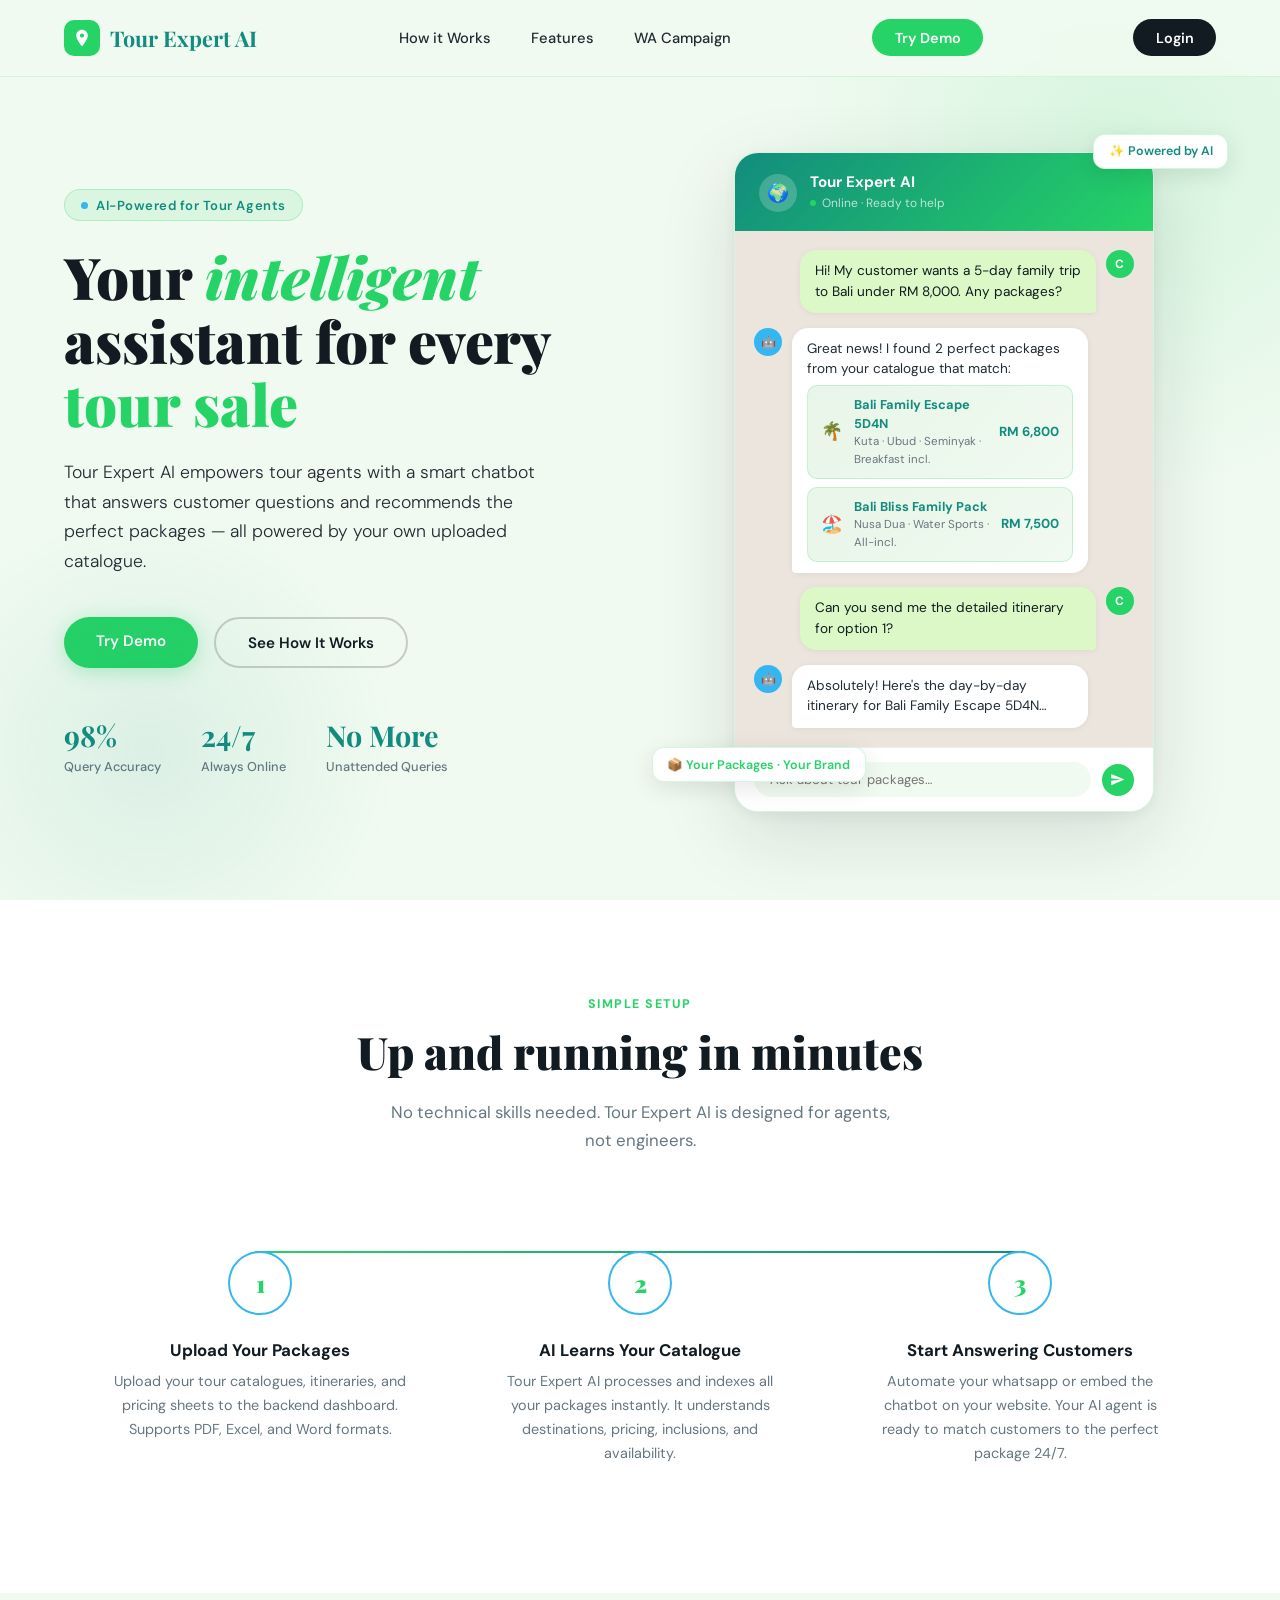
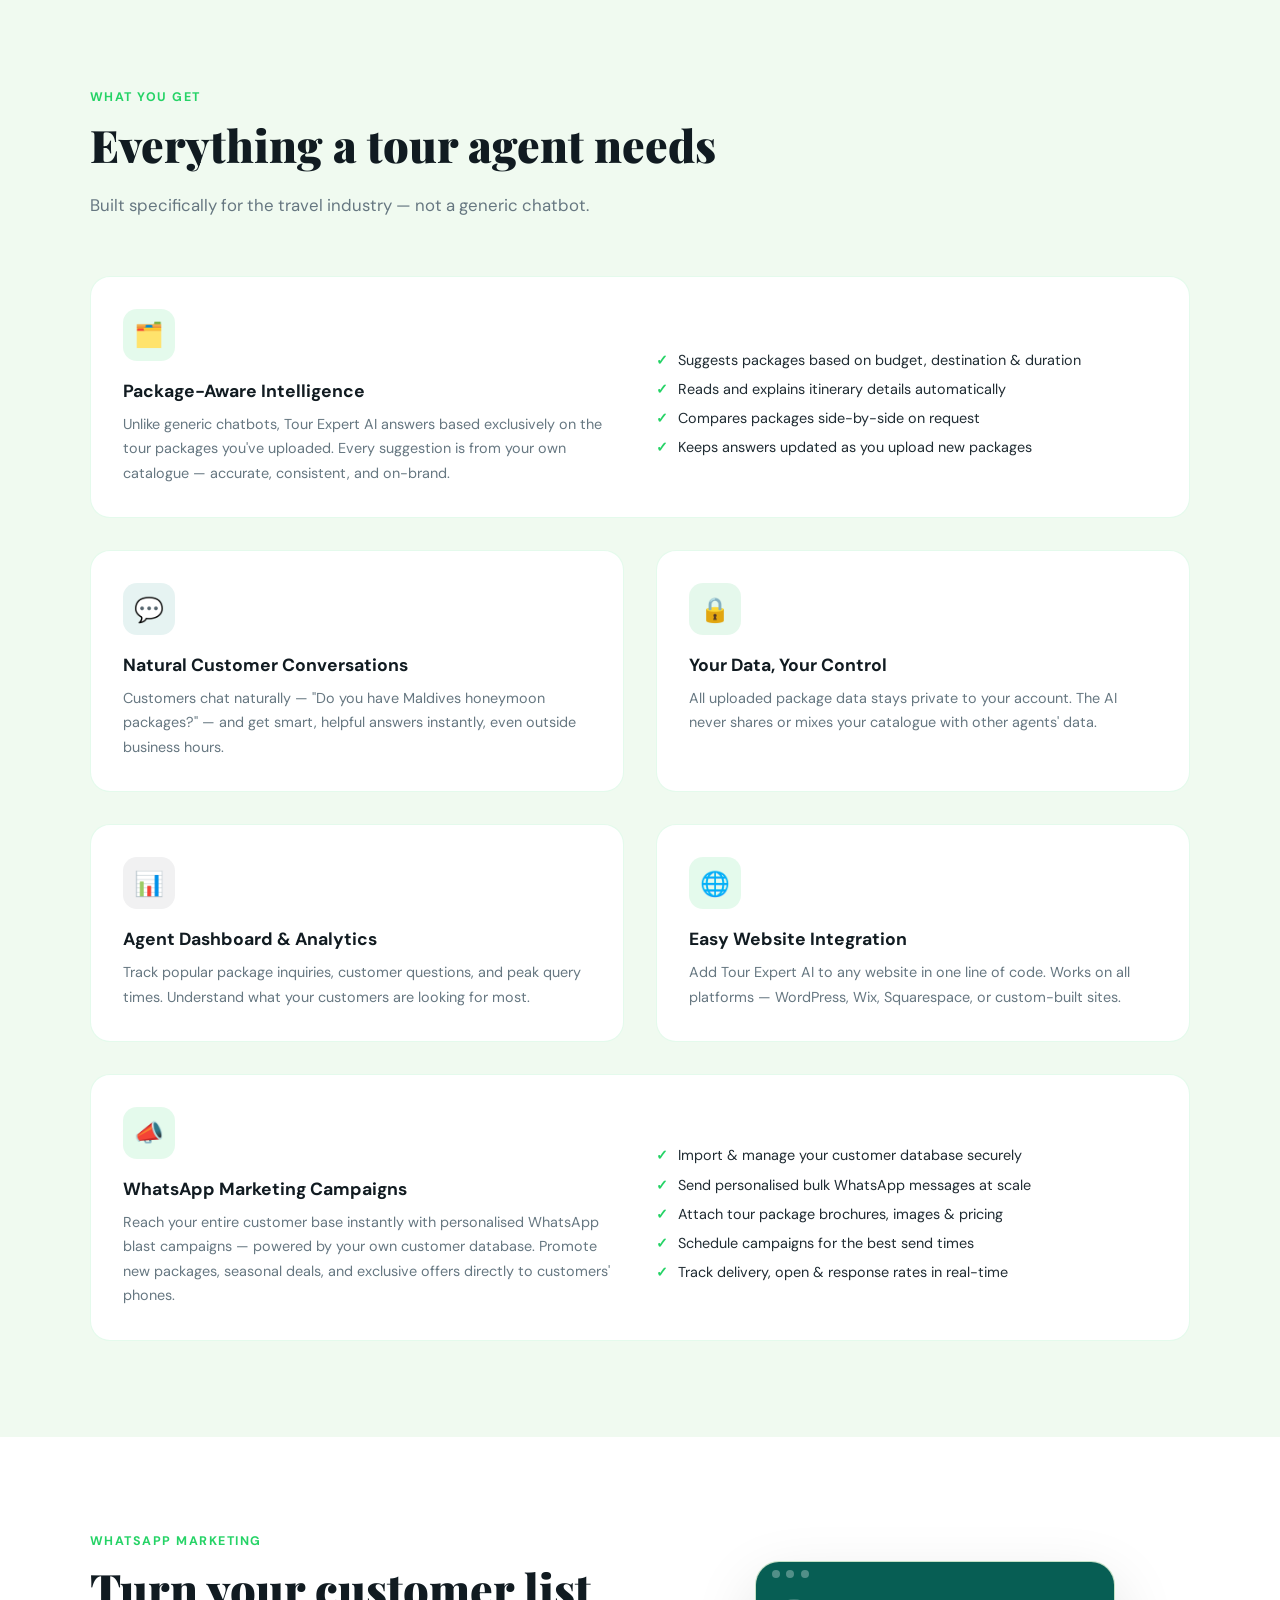
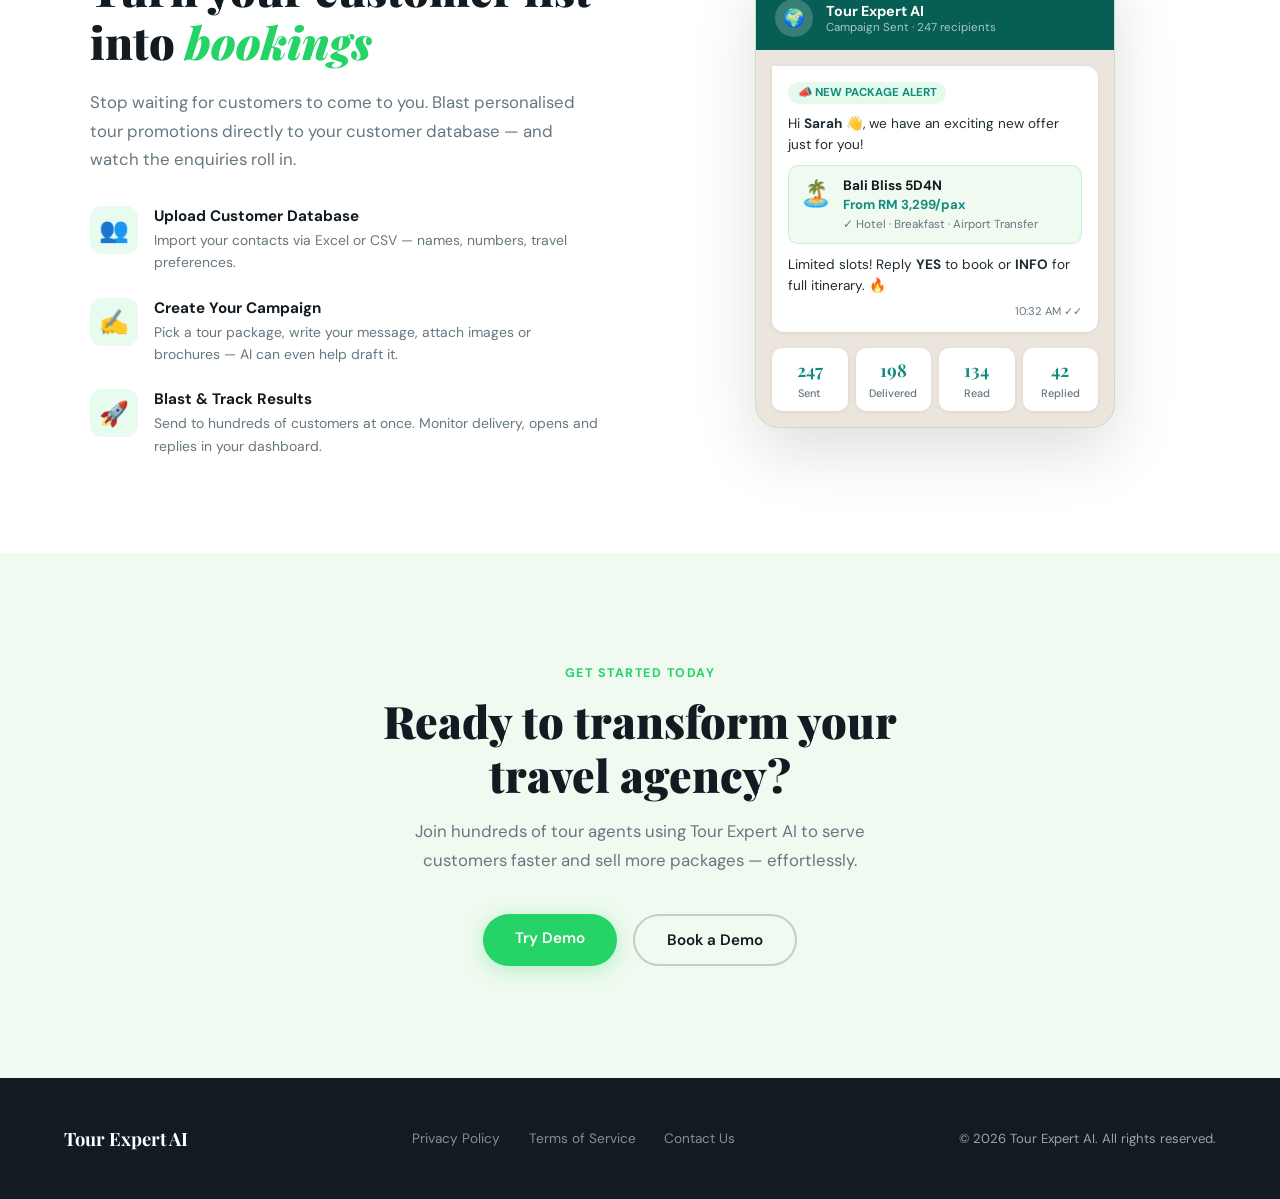
==== index.html @ cc68c770 "ui improvement, add see demo and login to do page redirects" ====
<!DOCTYPE html>
<html lang="en">
<head>
  <meta charset="UTF-8" />
  <meta name="viewport" content="width=device-width, initial-scale=1.0"/>
  <title>Tour Expert AI – Intelligent AI Chatbot for Tour Agents</title>

  <!-- Primary SEO -->
  <meta name="description" content="Tour Expert AI is an intelligent chatbot for tour agents that answers customer questions and recommends tour packages based on your uploaded catalogue. Available 24/7. No technical skills needed."/>
  <meta name="keywords" content="tour agent AI, travel chatbot, tour package assistant, AI travel agent, tour booking chatbot, travel agency automation, tour expert AI"/>
  <meta name="author" content="Tour Expert AI"/>
  <meta name="robots" content="index, follow"/>
  <link rel="canonical" href="https://www.tourexpertai.com/"/>

  <!-- Open Graph -->
  <meta property="og:type" content="website"/>
  <meta property="og:url" content="https://www.tourexpertai.com/"/>
  <meta property="og:title" content="Tour Expert AI – Intelligent AI Chatbot for Tour Agents"/>
  <meta property="og:description" content="Empower your travel agency with AI. Tour Expert AI answers customer questions and suggests the perfect tour packages from your catalogue — 24/7, automatically."/>
  <meta property="og:image" content="https://www.tourexpertai.com/og-image.jpg"/>
  <meta property="og:site_name" content="Tour Expert AI"/>
  <meta property="og:locale" content="en_MY"/>

  <!-- Twitter Card -->
  <meta name="twitter:card" content="summary_large_image"/>
  <meta name="twitter:title" content="Tour Expert AI – Intelligent AI Chatbot for Tour Agents"/>
  <meta name="twitter:description" content="Empower your travel agency with AI. Answers customer questions and suggests tour packages automatically, 24/7."/>
  <meta name="twitter:image" content="https://www.tourexpertai.com/og-image.jpg"/>

  <!-- Favicon -->
  <link rel="icon" type="image/svg+xml" href="data:image/svg+xml,%3Csvg xmlns='http://www.w3.org/2000/svg' viewBox='0 0 64 64'%3E%3Crect width='64' height='64' rx='14' fill='%2325D366'/%3E%3Cpath d='M32 10C22.06 10 14 18.06 14 28c0 13.25 18 34 18 34s18-20.75 18-34c0-9.94-8.06-18-18-18zm0 24.5c-3.59 0-6.5-2.91-6.5-6.5s2.91-6.5 6.5-6.5 6.5 2.91 6.5 6.5-2.91 6.5-6.5 6.5z' fill='white'/%3E%3C/svg%3E"/>

  <!-- Fonts -->
  <link href="https://fonts.googleapis.com/css2?family=Playfair+Display:ital,wght@0,400;0,700;0,900;1,400&family=DM+Sans:wght@300;400;500;600&display=swap" rel="stylesheet"/>

  <!-- Stylesheet -->
  <link rel="stylesheet" href="tour-expert-ai.css"/>
</head>
<body>

<!-- NAV -->
<nav>
  <a href="#" class="nav-logo">
    <div class="logo-icon">
      <svg viewBox="0 0 24 24"><path d="M12 2C8.13 2 5 5.13 5 9c0 5.25 7 13 7 13s7-7.75 7-13c0-3.87-3.13-7-7-7zm0 9.5c-1.38 0-2.5-1.12-2.5-2.5s1.12-2.5 2.5-2.5 2.5 1.12 2.5 2.5-1.12 2.5-2.5 2.5z"/></svg>
    </div>
    Tour Expert AI
  </a>
  <ul class="nav-links">
    <li><a href="#how">How it Works</a></li>
    <li><a href="#features">Features</a></li>
    <li><a href="#campaign">WA Campaign</a></li>
    <!--<li><a href="#testimonials">Reviews</a></li>-->
  </ul>
  <a href="demo.html" class="nav-cta">Try Demo</a>
  <a href="https://44.201.192.183/" class="nav-cta" style="background:var(--ink);color:#fff;margin-left:0.5rem;" target="_blank" rel="noopener noreferrer">Login</a>
</nav>

<!-- HERO -->
<section class="hero">
  <div class="hero-content">
    <div class="hero-badge"><span class="dot"></span> AI-Powered for Tour Agents</div>
    <h1 class="hero-title">
      Your <em>intelligent</em> assistant for every <span class="gold">tour sale</span>
    </h1>
    <p class="hero-sub">
      Tour Expert AI empowers tour agents with a smart chatbot that answers customer questions and recommends the perfect packages — all powered by your own uploaded catalogue.
    </p>
    <div class="hero-actions">
      <a href="demo.html" class="btn-primary">Try Demo</a>
      <a href="#how" class="btn-secondary">See How It Works</a>
    </div>
    <div class="hero-stats">
      <div class="stat-item"><span class="stat-num">98%</span><span class="stat-label">Query Accuracy</span></div>
      <div class="stat-item"><span class="stat-num">24/7</span><span class="stat-label">Always Online</span></div>
      <div class="stat-item"><span class="stat-num">No More</span><span class="stat-label">Unattended Queries</span></div>
    </div>
  </div>

  <div class="hero-visual">
    <div class="chat-card">
      <div class="chat-header">
        <div class="chat-avatar">🌍</div>
        <div class="chat-header-info">
          <div class="chat-header-name">Tour Expert AI</div>
          <div class="chat-header-status"><span class="status-dot"></span> Online · Ready to help</div>
        </div>
      </div>
      <div class="chat-body">
        <div class="msg user">
          <div class="msg-avatar">C</div>
          <div class="msg-bubble">Hi! My customer wants a 5-day family trip to Bali under RM 8,000. Any packages?</div>
        </div>
        <div class="msg">
          <div class="msg-avatar">🤖</div>
          <div class="msg-bubble">
            Great news! I found 2 perfect packages from your catalogue that match:
            <div class="pkg-cards">
              <div class="pkg-card">
                <div class="pkg-icon">🌴</div>
                <div class="pkg-info">
                  <div class="pkg-name">Bali Family Escape 5D4N</div>
                  <div class="pkg-detail">Kuta · Ubud · Seminyak · Breakfast incl.</div>
                </div>
                <div class="pkg-price">RM 6,800</div>
              </div>
              <div class="pkg-card">
                <div class="pkg-icon">🏖️</div>
                <div class="pkg-info">
                  <div class="pkg-name">Bali Bliss Family Pack</div>
                  <div class="pkg-detail">Nusa Dua · Water Sports · All-incl.</div>
                </div>
                <div class="pkg-price">RM 7,500</div>
              </div>
            </div>
          </div>
        </div>
        <div class="msg user">
          <div class="msg-avatar">C</div>
          <div class="msg-bubble">Can you send me the detailed itinerary for option 1?</div>
        </div>
        <div class="msg">
          <div class="msg-avatar">🤖</div>
          <div class="msg-bubble">Absolutely! Here's the day-by-day itinerary for Bali Family Escape 5D4N…</div>
        </div>
      </div>
      <div class="chat-input">
        <input class="chat-input-field" type="text" placeholder="Ask about tour packages…" readonly/>
        <div class="chat-send">
          <svg viewBox="0 0 24 24"><path d="M2 21l21-9L2 3v7l15 2-15 2z"/></svg>
        </div>
      </div>
    </div>
    <div class="floating-tag t1">✨ Powered by AI</div>
    <div class="floating-tag t2">📦 Your Packages · Your Brand</div>
  </div>
</section>

<!-- HOW IT WORKS -->
<section class="how" id="how">
  <div class="how-inner">
    <div class="how-header">
      <div class="section-label">Simple Setup</div>
      <h2 class="section-title">Up and running in minutes</h2>
      <p class="section-sub">No technical skills needed. Tour Expert AI is designed for agents, not engineers.</p>
    </div>
    <div class="steps">
      <div class="step">
        <div class="step-num">1</div>
        <div class="step-title">Upload Your Packages</div>
        <p class="step-desc">Upload your tour catalogues, itineraries, and pricing sheets to the backend dashboard. Supports PDF, Excel, and Word formats.</p>
      </div>
      <div class="step">
        <div class="step-num">2</div>
        <div class="step-title">AI Learns Your Catalogue</div>
        <p class="step-desc">Tour Expert AI processes and indexes all your packages instantly. It understands destinations, pricing, inclusions, and availability.</p>
      </div>
      <div class="step">
        <div class="step-num">3</div>
        <div class="step-title">Start Answering Customers</div>
        <p class="step-desc">Automate your whatsapp or embed the chatbot on your website. Your AI agent is ready to match customers to the perfect package 24/7.</p>
      </div>
    </div>
  </div>
</section>

<!-- FEATURES -->
<section class="features" id="features">
  <div class="features-inner">
    <div class="section-label">What You Get</div>
    <h2 class="section-title">Everything a tour agent needs</h2>
    <p class="section-sub">Built specifically for the travel industry — not a generic chatbot.</p>
    <div class="features-grid">
      <div class="feat-card large">
        <div>
          <div class="feat-icon teal">🗂️</div>
          <h3 class="feat-title">Package-Aware Intelligence</h3>
          <p class="feat-desc">Unlike generic chatbots, Tour Expert AI answers based exclusively on the tour packages you've uploaded. Every suggestion is from your own catalogue — accurate, consistent, and on-brand.</p>
        </div>
        <ul class="feat-list">
          <li>Suggests packages based on budget, destination & duration</li>
          <li>Reads and explains itinerary details automatically</li>
          <li>Compares packages side-by-side on request</li>
          <li>Keeps answers updated as you upload new packages</li>
        </ul>
      </div>
      <div class="feat-card">
        <div class="feat-icon gold">💬</div>
        <h3 class="feat-title">Natural Customer Conversations</h3>
        <p class="feat-desc">Customers chat naturally — "Do you have Maldives honeymoon packages?" — and get smart, helpful answers instantly, even outside business hours.</p>
      </div>
      <div class="feat-card">
        <div class="feat-icon soft">🔒</div>
        <h3 class="feat-title">Your Data, Your Control</h3>
        <p class="feat-desc">All uploaded package data stays private to your account. The AI never shares or mixes your catalogue with other agents' data.</p>
      </div>
      <div class="feat-card">
        <div class="feat-icon ink">📊</div>
        <h3 class="feat-title">Agent Dashboard & Analytics</h3>
        <p class="feat-desc">Track popular package inquiries, customer questions, and peak query times. Understand what your customers are looking for most.</p>
      </div>
      <div class="feat-card">
        <div class="feat-icon teal">🌐</div>
        <h3 class="feat-title">Easy Website Integration</h3>
        <p class="feat-desc">Add Tour Expert AI to any website in one line of code. Works on all platforms — WordPress, Wix, Squarespace, or custom-built sites.</p>
      </div>
      <div class="feat-card large wa-highlight">
        <div>
          <div class="feat-icon teal">📣</div>
          <h3 class="feat-title">WhatsApp Marketing Campaigns</h3>
          <p class="feat-desc">Reach your entire customer base instantly with personalised WhatsApp blast campaigns — powered by your own customer database. Promote new packages, seasonal deals, and exclusive offers directly to customers' phones.</p>
        </div>
        <ul class="feat-list">
          <li>Import & manage your customer database securely</li>
          <li>Send personalised bulk WhatsApp messages at scale</li>
          <li>Attach tour package brochures, images & pricing</li>
          <li>Schedule campaigns for the best send times</li>
          <li>Track delivery, open & response rates in real-time</li>
        </ul>
      </div>
    </div>
  </div>
</section>

<!-- WHATSAPP CAMPAIGN -->
<section class="wa-campaign" id="campaign">
  <div class="wa-inner">
    <div class="wa-content">
      <div class="section-label">WhatsApp Marketing</div>
      <h2 class="section-title">Turn your customer list into <em style="color:var(--teal)">bookings</em></h2>
      <p class="section-sub">Stop waiting for customers to come to you. Blast personalised tour promotions directly to your customer database — and watch the enquiries roll in.</p>
      <div class="wa-steps">
        <div class="wa-step">
          <div class="wa-step-icon">👥</div>
          <div>
            <div class="wa-step-title">Upload Customer Database</div>
            <div class="wa-step-desc">Import your contacts via Excel or CSV — names, numbers, travel preferences.</div>
          </div>
        </div>
        <div class="wa-step">
          <div class="wa-step-icon">✍️</div>
          <div>
            <div class="wa-step-title">Create Your Campaign</div>
            <div class="wa-step-desc">Pick a tour package, write your message, attach images or brochures — AI can even help draft it.</div>
          </div>
        </div>
        <div class="wa-step">
          <div class="wa-step-icon">🚀</div>
          <div>
            <div class="wa-step-title">Blast & Track Results</div>
            <div class="wa-step-desc">Send to hundreds of customers at once. Monitor delivery, opens and replies in your dashboard.</div>
          </div>
        </div>
      </div>
      <!-- <a href="#cta" class="btn-primary" style="display:inline-block; margin-top:2rem;">Start Your First Campaign</a> -->
    </div>
    <div class="wa-mockup">
      <div class="wa-phone">
        <div class="wa-phone-bar">
          <div class="wa-phone-dot"></div>
          <div class="wa-phone-dot"></div>
          <div class="wa-phone-dot"></div>
        </div>
        <div class="wa-phone-header">
          <div class="wa-phone-ava">🌍</div>
          <div>
            <div class="wa-phone-name">Tour Expert AI</div>
            <div class="wa-phone-status">Campaign Sent · 247 recipients</div>
          </div>
        </div>
        <div class="wa-phone-body">
          <div class="wa-bubble">
            <div class="wa-bubble-tag">📣 NEW PACKAGE ALERT</div>
            <div class="wa-bubble-text">Hi <strong>Sarah</strong> 👋, we have an exciting new offer just for you!</div>
            <div class="wa-bubble-pkg">
              <div class="wa-pkg-emoji">🏝️</div>
              <div>
                <div class="wa-pkg-title">Bali Bliss 5D4N</div>
                <div class="wa-pkg-price">From RM 3,299/pax</div>
                <div class="wa-pkg-inc">✓ Hotel · Breakfast · Airport Transfer</div>
              </div>
            </div>
            <div class="wa-bubble-text" style="margin-top:0.5rem;">Limited slots! Reply <strong>YES</strong> to book or <strong>INFO</strong> for full itinerary. 🔥</div>
            <div class="wa-bubble-time">10:32 AM ✓✓</div>
          </div>
          <div class="wa-stats-row">
            <div class="wa-stat"><span class="wa-stat-num">247</span><span class="wa-stat-lbl">Sent</span></div>
            <div class="wa-stat"><span class="wa-stat-num">198</span><span class="wa-stat-lbl">Delivered</span></div>
            <div class="wa-stat"><span class="wa-stat-num">134</span><span class="wa-stat-lbl">Read</span></div>
            <div class="wa-stat"><span class="wa-stat-num">42</span><span class="wa-stat-lbl">Replied</span></div>
          </div>
        </div>
      </div>
    </div>
  </div>
</section>



<!-- TESTIMONIALS -->
<!-- <section class="testimonials" id="testimonials">
  <div class="testi-inner">
    <div class="section-label">Trusted by Agents</div>
    <h2 class="section-title">Tour agents love it</h2>
    <div class="testi-grid">
      <div class="testi-card">
        <div class="testi-stars">★★★★★</div>
        <p class="testi-text">"Before Tour Expert AI, I'd spend 30 minutes answering the same questions. Now the bot handles it instantly and customers get the right package suggestions every time."</p>
        <div class="testi-author">
          <div class="testi-ava">SA</div>
          <div><div class="testi-name">Sarah Ahmad</div><div class="testi-role">Travel Agent, KL Tours Sdn Bhd</div></div>
        </div>
      </div>
      <div class="testi-card">
        <div class="testi-stars">★★★★★</div>
        <p class="testi-text">"I uploaded my entire package catalogue in 10 minutes. The next day, a customer enquired at 2am and the AI recommended exactly the right Phuket package. Incredible."</p>
        <div class="testi-author">
          <div class="testi-ava">RJ</div>
          <div><div class="testi-name">Raj Jeyaretnam</div><div class="testi-role">Owner, Wanderlust Travel</div></div>
        </div>
      </div>
      <div class="testi-card">
        <div class="testi-stars">★★★★★</div>
        <p class="testi-text">"My customers think I have a full support team. In reality it's just me and Tour Expert AI. My conversion rate has gone up significantly since I started using it."</p>
        <div class="testi-author">
          <div class="testi-ava">NZ</div>
          <div><div class="testi-name">Nora Zainudin</div><div class="testi-role">Freelance Travel Agent, Johor</div></div>
        </div>
      </div>
    </div>
  </div>
</section> -->


<!-- CTA -->
<section class="cta-section" id="cta">
  <div class="cta-inner">
    <div class="section-label">Get Started Today</div>
    <h2 class="section-title">Ready to transform your travel agency?</h2>
    <p class="section-sub">Join hundreds of tour agents using Tour Expert AI to serve customers faster and sell more packages — effortlessly.</p>
    <div class="cta-btns">
      <a href="demo.html" class="btn-primary">Try Demo</a>
      <a href="contact.html" class="btn-secondary">Book a Demo</a>
    </div>
  </div>
</section>

<!-- FOOTER -->
<footer>
  <div class="footer-logo">Tour Expert AI</div>
  <div class="footer-links">
    <a href="privacy-policy.html">Privacy Policy</a>
    <a href="terms-of-service.html">Terms of Service</a>
    <a href="contact.html">Contact Us</a>
    <!--<a href="#">Support</a>-->
  </div>
  <div class="footer-copy">© 2026 Tour Expert AI. All rights reserved.</div>
</footer>

</body>
</html>
---- tour-expert-ai.css ----
/* ═══════════════════════════════════════════
   Tour Expert AI — Stylesheet
   WhatsApp-inspired green theme
   ═══════════════════════════════════════════ */

/* ── RESET & ROOT ── */
*, *::before, *::after { box-sizing: border-box; margin: 0; padding: 0; }

:root {
  --sand: #E9F5E9;
  --sand-light: #F0FAF0;
  --teal: #25D366;
  --teal-dark: #128C7E;
  --teal-light: #34B7F1;
  --gold: #25D366;
  --gold-light: #A8E6C1;
  --ink: #111B21;
  --ink-soft: #202C33;
  --muted: #667781;
  --white: #FFFFFF;
}

html { scroll-behavior: smooth; }

body {
  font-family: 'DM Sans', sans-serif;
  background: var(--sand-light);
  color: var(--ink);
  overflow-x: hidden;
}

/* ── NAV ── */
nav {
  position: fixed; top: 0; left: 0; right: 0; z-index: 100;
  display: flex; align-items: center; justify-content: space-between;
  padding: 1.2rem 5%;
  background: rgba(240,250,240,0.93);
  backdrop-filter: blur(14px);
  border-bottom: 1px solid rgba(37,211,102,0.15);
  animation: fadeDown 0.8s ease both;
}
@keyframes fadeDown { from { opacity:0; transform:translateY(-20px); } to { opacity:1; transform:translateY(0); } }

.nav-logo {
  display: flex; align-items: center; gap: 0.6rem;
  font-family: 'Playfair Display', serif;
  font-size: 1.35rem; font-weight: 700; color: var(--teal-dark);
  text-decoration: none;
}
.nav-logo .logo-icon {
  width: 36px; height: 36px; background: var(--teal);
  border-radius: 10px; display: flex; align-items: center; justify-content: center;
}
.nav-logo .logo-icon svg { width: 20px; height: 20px; fill: white; }

.nav-links { display: flex; gap: 2.5rem; list-style: none; }
.nav-links a {
  text-decoration: none; color: var(--ink-soft);
  font-size: 0.92rem; font-weight: 500;
  transition: color 0.2s;
}
.nav-links a:hover { color: var(--teal); }

.nav-cta {
  background: var(--teal); color: white;
  padding: 0.6rem 1.4rem; border-radius: 50px;
  text-decoration: none; font-size: 0.9rem; font-weight: 600;
  transition: background 0.2s, transform 0.15s;
}
.nav-cta:hover { background: var(--teal-dark); transform: translateY(-1px); }

/* ── HERO ── */
.hero {
  min-height: 100vh;
  display: grid; grid-template-columns: 1fr 1fr;
  align-items: center; gap: 4rem;
  padding: 9rem 5% 5rem;
  position: relative; overflow: hidden;
}
.hero::before {
  content: '';
  position: absolute; top: -200px; right: -200px;
  width: 700px; height: 700px;
  background: radial-gradient(circle, rgba(37,211,102,0.13) 0%, transparent 70%);
  pointer-events: none;
}
.hero::after {
  content: '';
  position: absolute; bottom: -100px; left: -100px;
  width: 500px; height: 500px;
  background: radial-gradient(circle, rgba(18,140,126,0.09) 0%, transparent 70%);
  pointer-events: none;
}

.hero-badge {
  display: inline-flex; align-items: center; gap: 0.5rem;
  background: rgba(37,211,102,0.1); border: 1px solid rgba(37,211,102,0.25);
  color: var(--teal-dark); padding: 0.4rem 1rem; border-radius: 50px;
  font-size: 0.82rem; font-weight: 600; letter-spacing: 0.04em;
  margin-bottom: 1.5rem;
  animation: fadeUp 0.8s 0.2s ease both;
}
.hero-badge .dot {
  width: 7px; height: 7px; background: var(--teal-light);
  border-radius: 50%; animation: pulse 2s infinite;
}
@keyframes pulse { 0%,100%{opacity:1;transform:scale(1)} 50%{opacity:0.5;transform:scale(1.4)} }

.hero-title {
  font-family: 'Playfair Display', serif;
  font-size: clamp(2.6rem, 4.5vw, 4rem);
  font-weight: 900; line-height: 1.1;
  color: var(--ink);
  animation: fadeUp 0.8s 0.35s ease both;
}
.hero-title em { font-style: italic; color: var(--teal); }
.hero-title .gold { color: var(--gold); }

.hero-sub {
  margin-top: 1.4rem;
  font-size: 1.1rem; color: var(--ink-soft);
  line-height: 1.7; font-weight: 300; max-width: 480px;
  animation: fadeUp 0.8s 0.5s ease both;
}

.hero-actions {
  display: flex; gap: 1rem; margin-top: 2.5rem; flex-wrap: wrap;
  animation: fadeUp 0.8s 0.65s ease both;
}

.btn-primary {
  background: var(--teal); color: white;
  padding: 0.85rem 2rem; border-radius: 50px;
  font-size: 0.95rem; font-weight: 600;
  text-decoration: none; border: none; cursor: pointer;
  transition: background 0.2s, transform 0.15s, box-shadow 0.2s;
  box-shadow: 0 4px 20px rgba(37,211,102,0.3);
}
.btn-primary:hover { background: var(--teal-dark); transform: translateY(-2px); box-shadow: 0 8px 28px rgba(37,211,102,0.4); }

.btn-secondary {
  background: transparent; color: var(--ink);
  padding: 0.85rem 2rem; border-radius: 50px;
  font-size: 0.95rem; font-weight: 600;
  text-decoration: none; border: 2px solid rgba(28,28,30,0.2); cursor: pointer;
  transition: border-color 0.2s, color 0.2s;
}
.btn-secondary:hover { border-color: var(--teal); color: var(--teal); }

.hero-stats {
  display: flex; gap: 2.5rem; margin-top: 3rem;
  animation: fadeUp 0.8s 0.8s ease both;
}
.stat-item { display: flex; flex-direction: column; gap: 0.2rem; }
.stat-num {
  font-family: 'Playfair Display', serif;
  font-size: 1.8rem; font-weight: 700; color: var(--teal-dark);
}
.stat-label { font-size: 0.8rem; color: var(--muted); font-weight: 500; }

/* ── CHAT MOCKUP ── */
.hero-visual {
  display: flex; justify-content: center; align-items: center;
  animation: fadeUp 0.9s 0.4s ease both;
  position: relative;
}

.chat-card {
  background: white;
  border-radius: 24px;
  box-shadow: 0 24px 80px rgba(28,28,30,0.12), 0 4px 16px rgba(28,28,30,0.06);
  width: 100%; max-width: 420px;
  overflow: hidden;
  border: 1px solid rgba(37,211,102,0.2);
  min-width: 0;
}

.chat-header {
  background: linear-gradient(135deg, var(--teal-dark), var(--teal));
  padding: 1.2rem 1.5rem;
  display: flex; align-items: flex-start; gap: 0.8rem;
  width: 100%; box-sizing: border-box;
}
.chat-avatar {
  width: 38px; height: 38px; background: rgba(255,255,255,0.2);
  border-radius: 50%; display: flex; align-items: center; justify-content: center;
  font-size: 1.1rem; flex-shrink: 0; margin-top: 2px;
}
.chat-header-info { flex: 1; min-width: 0; display: flex; flex-direction: column; align-items: flex-start; gap: 0.2rem; }
.chat-header-name { color: white; font-weight: 700; font-size: 0.95rem; white-space: nowrap; overflow: hidden; text-overflow: ellipsis; display: block; text-align: left; width: 100%; }
.chat-header-status { color: rgba(255,255,255,0.7); font-size: 0.75rem; display: flex; align-items: center; gap: 0.4rem; white-space: nowrap; text-align: left; }
.status-dot { width: 6px; height: 6px; background: #25D366; border-radius: 50%; }

.chat-body { padding: 1.2rem; display: flex; flex-direction: column; gap: 0.9rem; min-height: 300px; background: #ECE5DD; }

.msg { display: flex; gap: 0.6rem; max-width: 88%; }
.msg.user { align-self: flex-end; flex-direction: row-reverse; }

.msg-avatar {
  width: 28px; height: 28px; border-radius: 50%;
  background: var(--teal-light); flex-shrink: 0;
  display: flex; align-items: center; justify-content: center;
  font-size: 0.75rem; color: white; font-weight: 700;
}
.msg.user .msg-avatar { background: #25D366; }

.msg-bubble {
  background: white; border-radius: 16px 16px 16px 4px;
  padding: 0.7rem 0.95rem;
  font-size: 0.85rem; line-height: 1.5; color: var(--ink-soft);
  box-shadow: 0 1px 6px rgba(0,0,0,0.06);
}
.msg.user .msg-bubble {
  background: #DCF8C6; color: var(--ink);
  border-radius: 16px 16px 4px 16px;
}

.pkg-cards { display: flex; flex-direction: column; gap: 0.5rem; margin-top: 0.3rem; }
.pkg-card {
  background: linear-gradient(135deg, #E9F5E9, #F0FAF0);
  border: 1px solid rgba(37,211,102,0.2);
  border-radius: 10px; padding: 0.6rem 0.8rem;
  display: flex; align-items: center; gap: 0.7rem;
  font-size: 0.8rem;
}
.pkg-icon { font-size: 1.1rem; }
.pkg-info { flex: 1; }
.pkg-name { font-weight: 700; color: var(--teal-dark); font-size: 0.8rem; }
.pkg-detail { color: var(--muted); font-size: 0.72rem; }
.pkg-price { color: #128C7E; font-weight: 700; font-size: 0.82rem; }

.chat-input {
  padding: 0.9rem 1.2rem;
  border-top: 1px solid rgba(0,0,0,0.07);
  display: flex; gap: 0.7rem; align-items: center;
  background: white;
}
.chat-input-field {
  flex: 1; background: #F0FAF0; border: none; outline: none;
  border-radius: 50px; padding: 0.55rem 1rem;
  font-size: 0.82rem; color: var(--ink-soft);
  font-family: 'DM Sans', sans-serif;
}
.chat-send {
  width: 32px; height: 32px; background: var(--teal); border-radius: 50%;
  display: flex; align-items: center; justify-content: center; cursor: pointer;
  flex-shrink: 0;
}
.chat-send svg { width: 15px; height: 15px; fill: white; }

.floating-tag {
  position: absolute; background: white;
  border-radius: 12px; padding: 0.55rem 0.9rem;
  box-shadow: 0 6px 24px rgba(0,0,0,0.1);
  font-size: 0.78rem; font-weight: 600;
  display: flex; align-items: center; gap: 0.4rem;
  border: 1px solid rgba(37,211,102,0.2);
}
.floating-tag.t1 { top: -18px; right: -12px; color: var(--teal-dark); }
.floating-tag.t2 { bottom: 30px; left: -20px; color: var(--teal); }

@keyframes fadeUp { from { opacity:0; transform:translateY(30px); } to { opacity:1; transform:translateY(0); } }

/* ── SECTION COMMONS ── */
section { padding: 6rem 5%; }
.section-label {
  font-size: 0.78rem; font-weight: 700; letter-spacing: 0.12em;
  color: var(--teal); text-transform: uppercase; margin-bottom: 0.8rem;
}
.section-title {
  font-family: 'Playfair Display', serif;
  font-size: clamp(2rem, 3.5vw, 2.8rem); font-weight: 900;
  line-height: 1.2; color: var(--ink); margin-bottom: 1.2rem;
}
.section-sub { font-size: 1.05rem; color: var(--muted); max-width: 520px; line-height: 1.7; }

/* ── HOW IT WORKS ── */
.how { background: white; }
.how-inner { max-width: 1100px; margin: 0 auto; }
.how-header { text-align: center; margin-bottom: 4rem; }
.how-header .section-sub { margin: 0 auto; }

.steps { display: grid; grid-template-columns: repeat(3, 1fr); gap: 2.5rem; position: relative; }
.steps::before {
  content: '';
  position: absolute; top: 32px; left: 15%; right: 15%; height: 2px;
  background: linear-gradient(90deg, var(--teal), var(--teal-dark));
}

.step { text-align: center; padding: 2rem 1.5rem; }
.step-num {
  width: 64px; height: 64px;
  border: 2px solid var(--teal-light); border-radius: 50%;
  display: flex; align-items: center; justify-content: center;
  font-family: 'Playfair Display', serif; font-size: 1.5rem; font-weight: 900;
  color: var(--teal); margin: 0 auto 1.5rem;
  position: relative; z-index: 1; background: white;
}
.step-title { font-size: 1.05rem; font-weight: 700; color: var(--ink); margin-bottom: 0.6rem; }
.step-desc { font-size: 0.9rem; color: var(--muted); line-height: 1.65; }

/* ── FEATURES ── */
.features { background: var(--sand-light); }
.features-inner { max-width: 1100px; margin: 0 auto; }
.features-grid { display: grid; grid-template-columns: 1fr 1fr; gap: 2rem; margin-top: 3.5rem; }

.feat-card {
  background: white; border-radius: 20px; padding: 2rem;
  border: 1px solid rgba(37,211,102,0.12);
  transition: transform 0.25s, box-shadow 0.25s;
}
.feat-card:hover { transform: translateY(-6px); box-shadow: 0 16px 48px rgba(0,0,0,0.09); }
.feat-card.large { grid-column: span 2; display: grid; grid-template-columns: 1fr 1fr; gap: 2rem; align-items: center; }
/*.feat-card.wa-highlight { background: linear-gradient(135deg, #f0faf0, #e9f5e9); border: 1.5px solid rgba(37,211,102,0.3); }*/

.feat-icon {
  width: 52px; height: 52px; border-radius: 14px;
  display: flex; align-items: center; justify-content: center;
  font-size: 1.5rem; margin-bottom: 1.2rem;
}
.feat-icon.teal { background: rgba(37,211,102,0.12); }
.feat-icon.gold { background: rgba(18,140,126,0.1); }
.feat-icon.ink  { background: rgba(17,27,33,0.06); }
.feat-icon.soft { background: rgba(168,230,193,0.3); }

.feat-title { font-size: 1.1rem; font-weight: 700; color: var(--ink); margin-bottom: 0.6rem; }
.feat-desc { font-size: 0.9rem; color: var(--muted); line-height: 1.7; }

.feat-list { list-style: none; display: flex; flex-direction: column; gap: 0.7rem; margin-top: 0.8rem; }
.feat-list li {
  display: flex; align-items: flex-start; gap: 0.6rem;
  font-size: 0.9rem; color: var(--ink-soft);
}
.feat-list li::before { content: '✓'; color: var(--teal); font-weight: 700; flex-shrink: 0; }

/* ── WHATSAPP CAMPAIGN ── */
.wa-campaign { background: white; padding: 6rem 5%; }
.wa-inner { max-width: 1100px; margin: 0 auto; display: grid; grid-template-columns: 1fr 1fr; gap: 5rem; align-items: center; }

.wa-steps { display: flex; flex-direction: column; gap: 1.5rem; margin-top: 2rem; }
.wa-step { display: flex; align-items: flex-start; gap: 1rem; }
.wa-step-icon { font-size: 1.5rem; width: 48px; height: 48px; background: rgba(37,211,102,0.1); border-radius: 12px; display: flex; align-items: center; justify-content: center; flex-shrink: 0; }
.wa-step-title { font-weight: 700; color: var(--ink); font-size: 0.95rem; margin-bottom: 0.2rem; }
.wa-step-desc { font-size: 0.87rem; color: var(--muted); line-height: 1.6; }

.wa-phone {
  background: #ECE5DD; border-radius: 24px;
  overflow: hidden; box-shadow: 0 24px 64px rgba(0,0,0,0.13);
  border: 1px solid rgba(37,211,102,0.2); max-width: 360px; margin: 0 auto;
}
.wa-phone-bar { background: #075E54; padding: 0.5rem 1rem; display: flex; gap: 0.4rem; align-items: center; }
.wa-phone-dot { width: 8px; height: 8px; border-radius: 50%; background: rgba(255,255,255,0.3); }
.wa-phone-header { background: #075E54; padding: 0.8rem 1.2rem; display: flex; align-items: center; gap: 0.8rem; }
.wa-phone-ava { width: 38px; height: 38px; background: rgba(255,255,255,0.2); border-radius: 50%; display: flex; align-items: center; justify-content: center; font-size: 1.1rem; flex-shrink: 0; }
.wa-phone-name { color: white; font-weight: 700; font-size: 0.9rem; }
.wa-phone-status { color: rgba(255,255,255,0.65); font-size: 0.72rem; }

.wa-phone-body { padding: 1rem; display: flex; flex-direction: column; gap: 1rem; }

.wa-bubble { background: white; border-radius: 0 12px 12px 12px; padding: 0.9rem 1rem; box-shadow: 0 1px 4px rgba(0,0,0,0.08); }
.wa-bubble-tag { font-size: 0.72rem; font-weight: 700; color: var(--teal-dark); background: rgba(37,211,102,0.12); display: inline-block; padding: 0.2rem 0.6rem; border-radius: 50px; margin-bottom: 0.6rem; }
.wa-bubble-text { font-size: 0.85rem; color: var(--ink-soft); line-height: 1.55; }
.wa-bubble-pkg { background: #f0faf0; border-radius: 10px; padding: 0.7rem; margin: 0.6rem 0; display: flex; gap: 0.7rem; align-items: flex-start; border: 1px solid rgba(37,211,102,0.2); }
.wa-pkg-emoji { font-size: 1.6rem; }
.wa-pkg-title { font-weight: 700; font-size: 0.85rem; color: var(--ink); }
.wa-pkg-price { color: #128C7E; font-weight: 700; font-size: 0.82rem; margin: 0.15rem 0; }
.wa-pkg-inc { font-size: 0.73rem; color: var(--muted); }
.wa-bubble-time { font-size: 0.7rem; color: var(--muted); text-align: right; margin-top: 0.5rem; }

.wa-stats-row { display: grid; grid-template-columns: repeat(4,1fr); gap: 0.5rem; }
.wa-stat { background: white; border-radius: 10px; padding: 0.6rem 0.4rem; text-align: center; box-shadow: 0 1px 4px rgba(0,0,0,0.07); }
.wa-stat-num { display: block; font-family: 'Playfair Display', serif; font-size: 1.1rem; font-weight: 700; color: var(--teal-dark); }
.wa-stat-lbl { font-size: 0.68rem; color: var(--muted); font-weight: 500; }

/* ── TESTIMONIALS ── */
.testimonials { background: linear-gradient(160deg, #075E54 0%, #111B21 100%); }
.testimonials .section-label { color: #25D366; }
.testimonials .section-title { color: white; }
.testi-inner { max-width: 1100px; margin: 0 auto; }
.testi-grid { display: grid; grid-template-columns: repeat(3, 1fr); gap: 1.8rem; margin-top: 3.5rem; }

.testi-card {
  background: rgba(255,255,255,0.07); border-radius: 18px; padding: 1.8rem;
  border: 1px solid rgba(255,255,255,0.1);
  transition: background 0.2s;
}
.testi-card:hover { background: rgba(255,255,255,0.11); }

.testi-stars { color: #25D366; font-size: 0.9rem; margin-bottom: 1rem; }
.testi-text { color: rgba(255,255,255,0.85); font-size: 0.9rem; line-height: 1.7; font-style: italic; margin-bottom: 1.4rem; }
.testi-author { display: flex; align-items: center; gap: 0.8rem; }
.testi-ava {
  width: 40px; height: 40px; border-radius: 50%;
  background: var(--teal);
  display: flex; align-items: center; justify-content: center;
  font-weight: 700; color: white; font-size: 0.9rem;
}
.testi-name { color: white; font-weight: 600; font-size: 0.88rem; }
.testi-role { color: rgba(255,255,255,0.5); font-size: 0.78rem; }

/* ── CTA ── */
.cta-section {
  background: var(--sand-light); text-align: center; padding: 7rem 5%;
}
.cta-inner { max-width: 620px; margin: 0 auto; }
.cta-section .section-title { margin-bottom: 1rem; }
.cta-section .section-sub { margin: 0 auto 2.5rem; }
.cta-btns { display: flex; gap: 1rem; justify-content: center; flex-wrap: wrap; }

/* ── FOOTER ── */
footer {
  background: var(--ink); color: rgba(255,255,255,0.6);
  padding: 3rem 5%;
  display: flex; align-items: center; justify-content: space-between; flex-wrap: wrap; gap: 1rem;
}
.footer-logo {
  font-family: 'Playfair Display', serif;
  font-size: 1.15rem; font-weight: 700; color: white;
}
.footer-links { display: flex; gap: 1.8rem; }
.footer-links a { color: rgba(255,255,255,0.5); text-decoration: none; font-size: 0.85rem; transition: color 0.2s; }
.footer-links a:hover { color: #25D366; }
.footer-copy { font-size: 0.82rem; }

/* ── RESPONSIVE ── */
@media (max-width: 900px) {
  .hero { grid-template-columns: 1fr; padding-top: 7rem; text-align: center; }
  .hero-sub, .hero-stats { margin-left: auto; margin-right: auto; }
  .hero-actions { justify-content: center; }
  .hero-stats { justify-content: center; }
  .steps { grid-template-columns: 1fr; }
  .steps::before { display: none; }
  .features-grid { grid-template-columns: 1fr; }
  .feat-card.large { grid-column: span 1; grid-template-columns: 1fr; }
  .testi-grid { grid-template-columns: 1fr; }
  .nav-links { display: none; }
  .wa-inner { grid-template-columns: 1fr; gap: 3rem; }
}
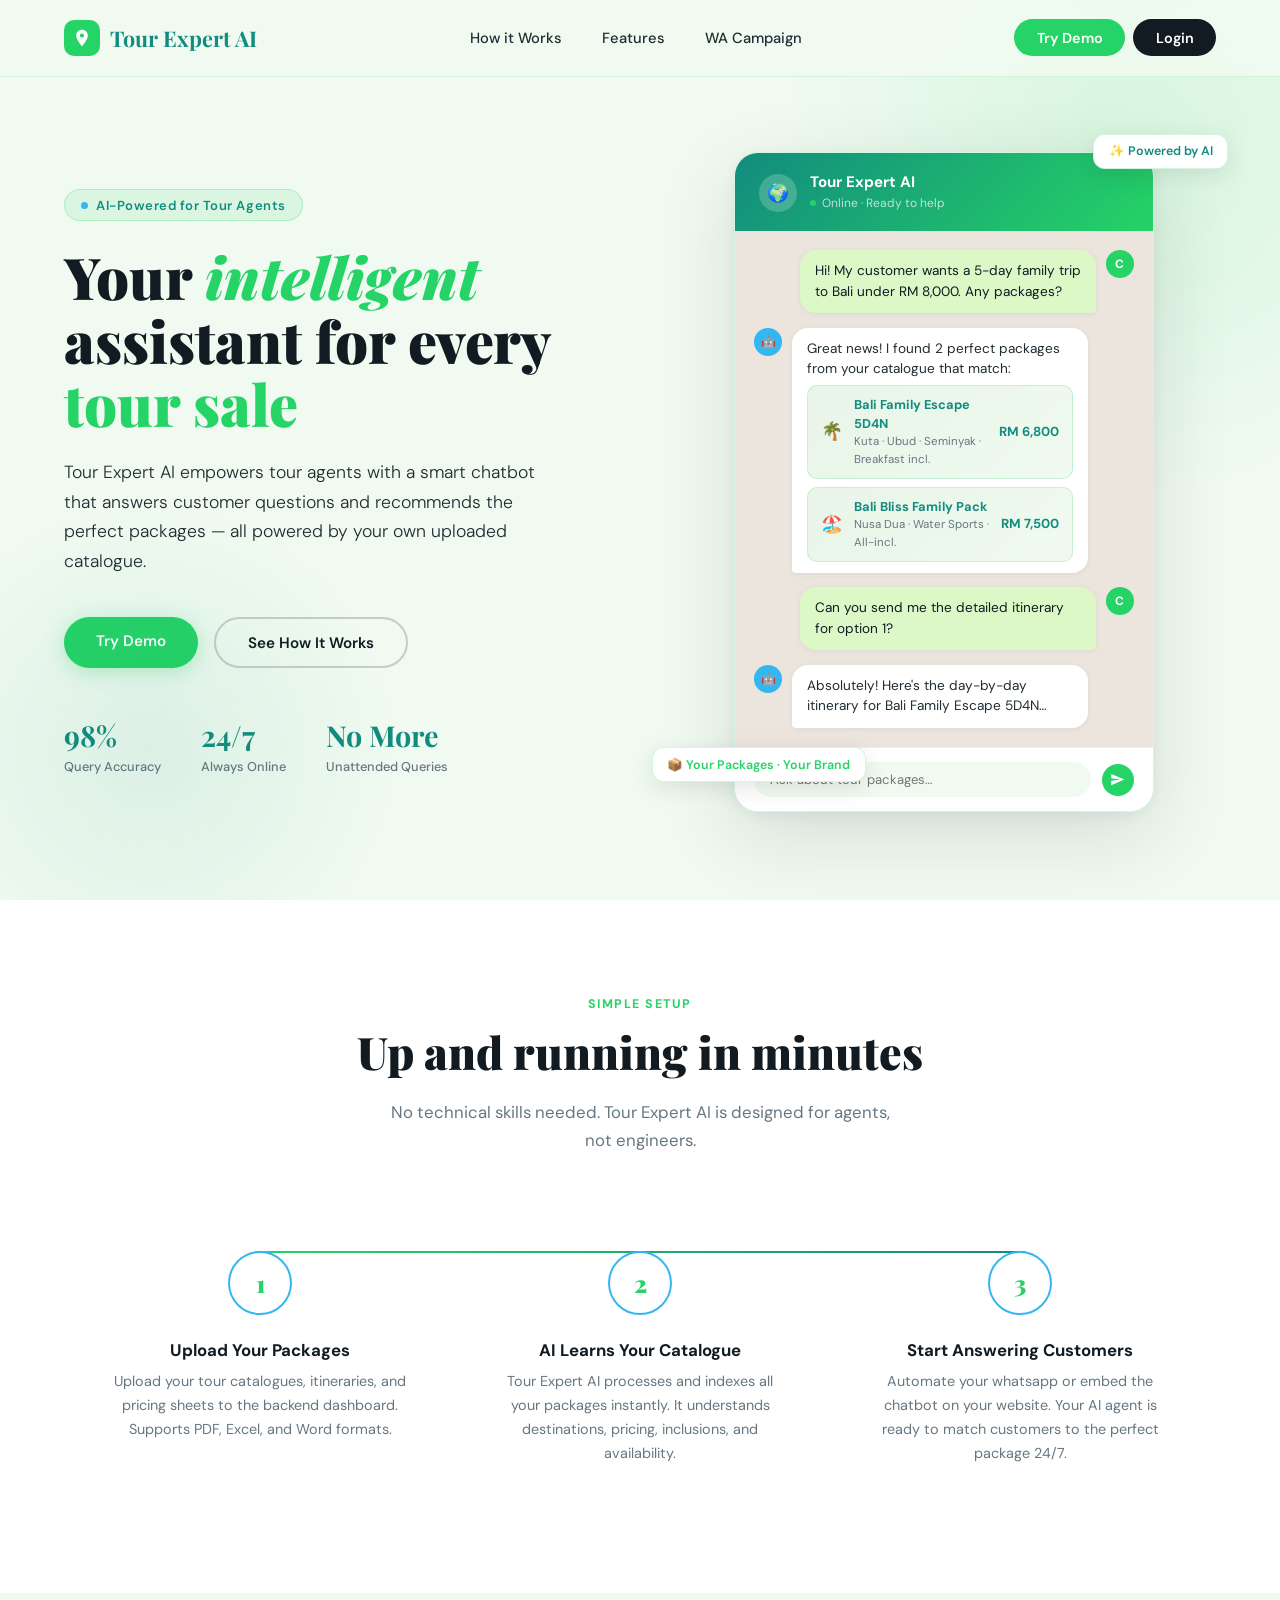
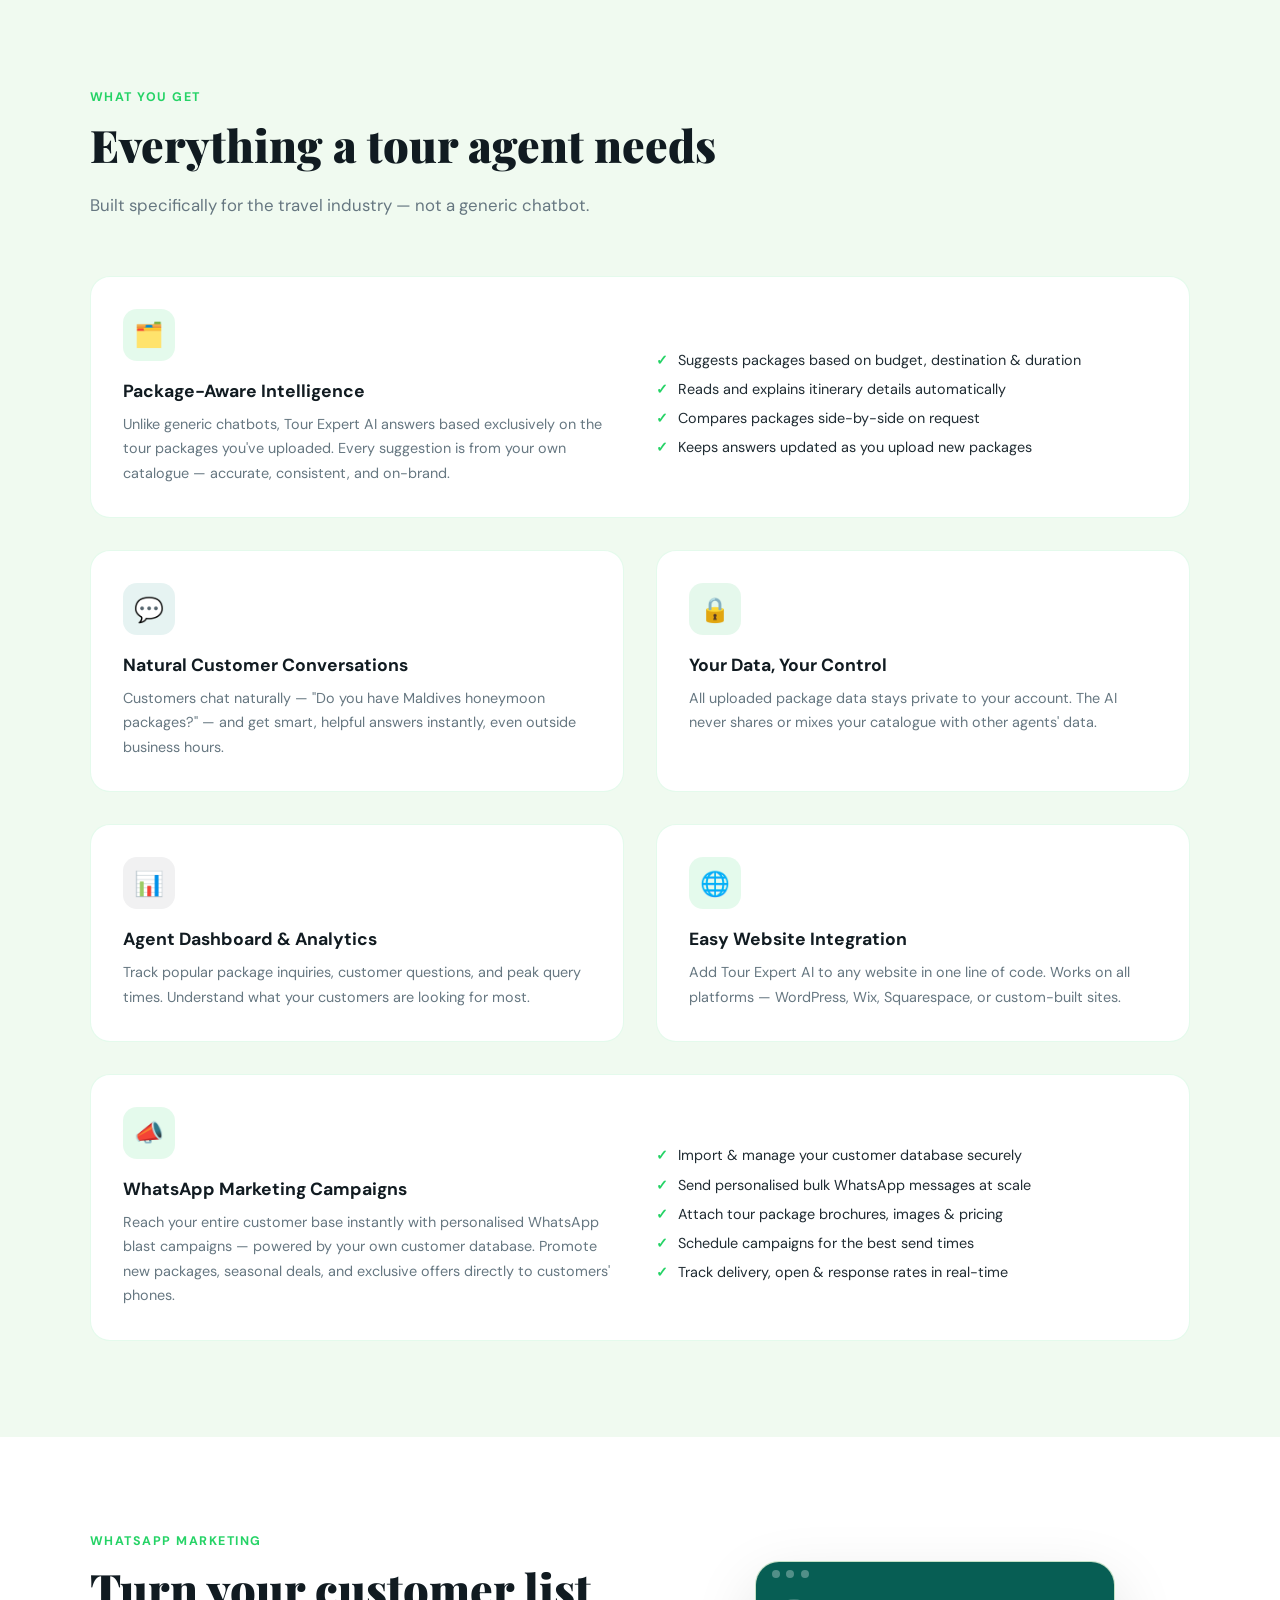
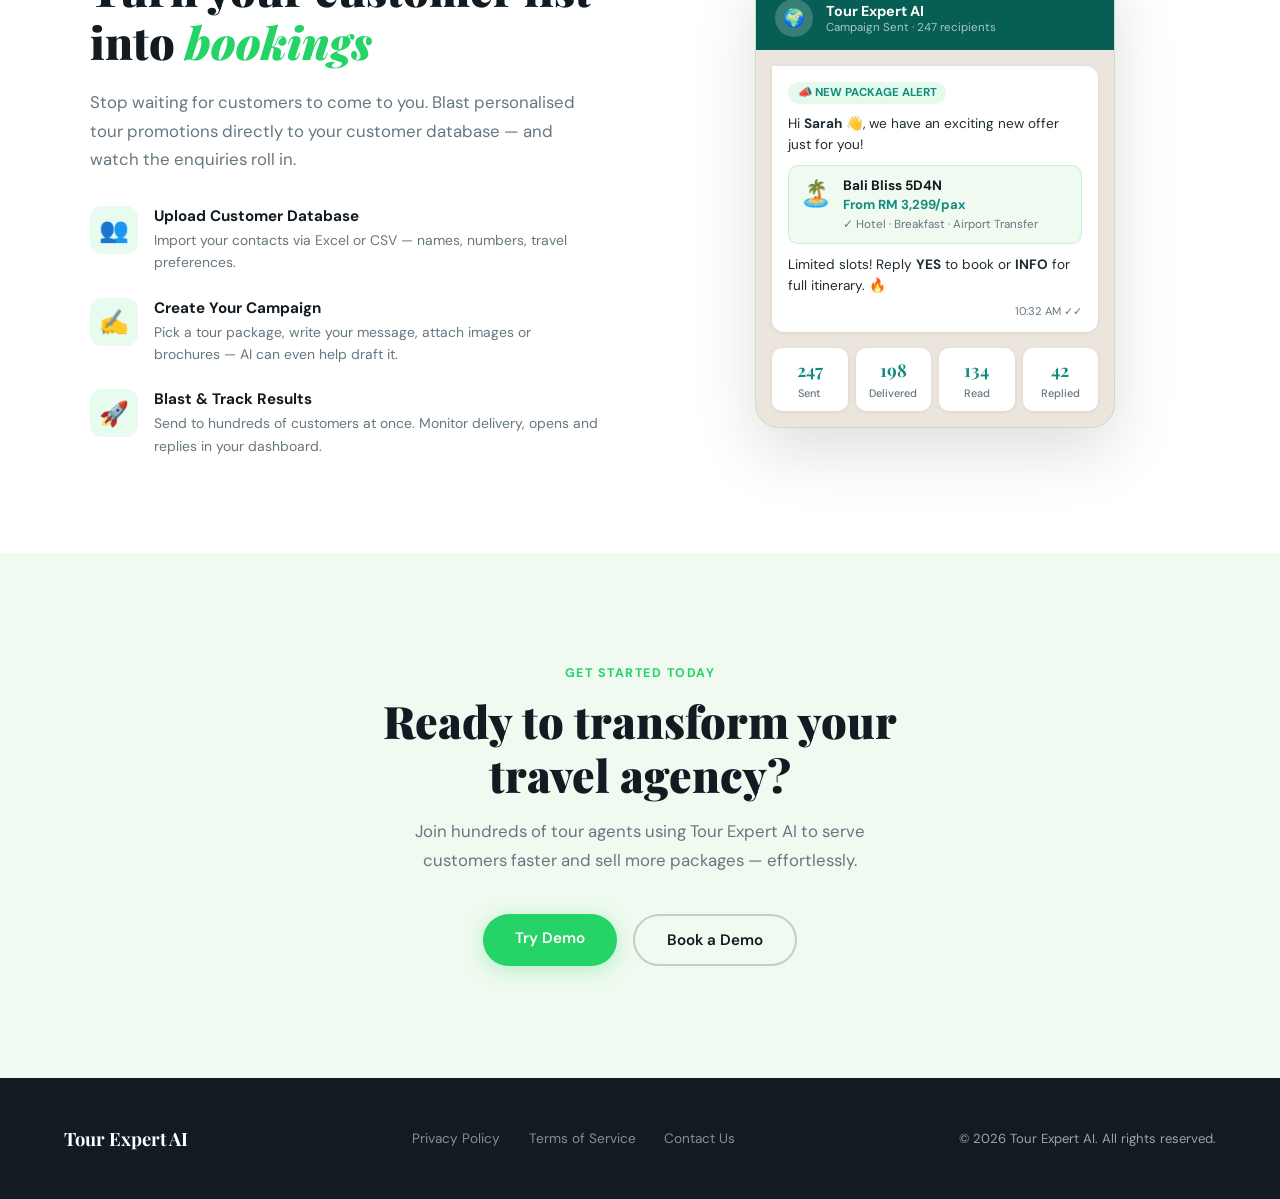
==== commit 30e26a69: "bring try demo and login buttns closer, click link in chat windows pops up new tab" ====
--- a/index.html
+++ b/index.html
@@ -52,8 +52,10 @@
     <li><a href="#campaign">WA Campaign</a></li>
     <!--<li><a href="#testimonials">Reviews</a></li>-->
   </ul>
-  <a href="demo.html" class="nav-cta">Try Demo</a>
-  <a href="https://44.201.192.183/" class="nav-cta" style="background:var(--ink);color:#fff;margin-left:0.5rem;" target="_blank" rel="noopener noreferrer">Login</a>
+  <div style="display:flex;gap:0.5rem;">
+    <a href="https://remarks-highway-opinion-collar.trycloudflare.com/demo" class="nav-cta">Try Demo</a>
+    <a href="https://remarks-highway-opinion-collar.trycloudflare.com/login" class="nav-cta" style="background:var(--ink);color:#fff;" target="_blank" rel="noopener noreferrer">Login</a>
+  </div>
 </nav>
 
 <!-- HERO -->
@@ -67,7 +69,7 @@
       Tour Expert AI empowers tour agents with a smart chatbot that answers customer questions and recommends the perfect packages — all powered by your own uploaded catalogue.
     </p>
     <div class="hero-actions">
-      <a href="demo.html" class="btn-primary">Try Demo</a>
+      <a href="https://remarks-highway-opinion-collar.trycloudflare.com/demo" class="btn-primary">Try Demo</a>
       <a href="#how" class="btn-secondary">See How It Works</a>
     </div>
     <div class="hero-stats">
@@ -339,7 +341,7 @@
     <h2 class="section-title">Ready to transform your travel agency?</h2>
     <p class="section-sub">Join hundreds of tour agents using Tour Expert AI to serve customers faster and sell more packages — effortlessly.</p>
     <div class="cta-btns">
-      <a href="demo.html" class="btn-primary">Try Demo</a>
+      <a href="https://remarks-highway-opinion-collar.trycloudflare.com/demo" class="btn-primary">Try Demo</a>
       <a href="contact.html" class="btn-secondary">Book a Demo</a>
     </div>
   </div>
